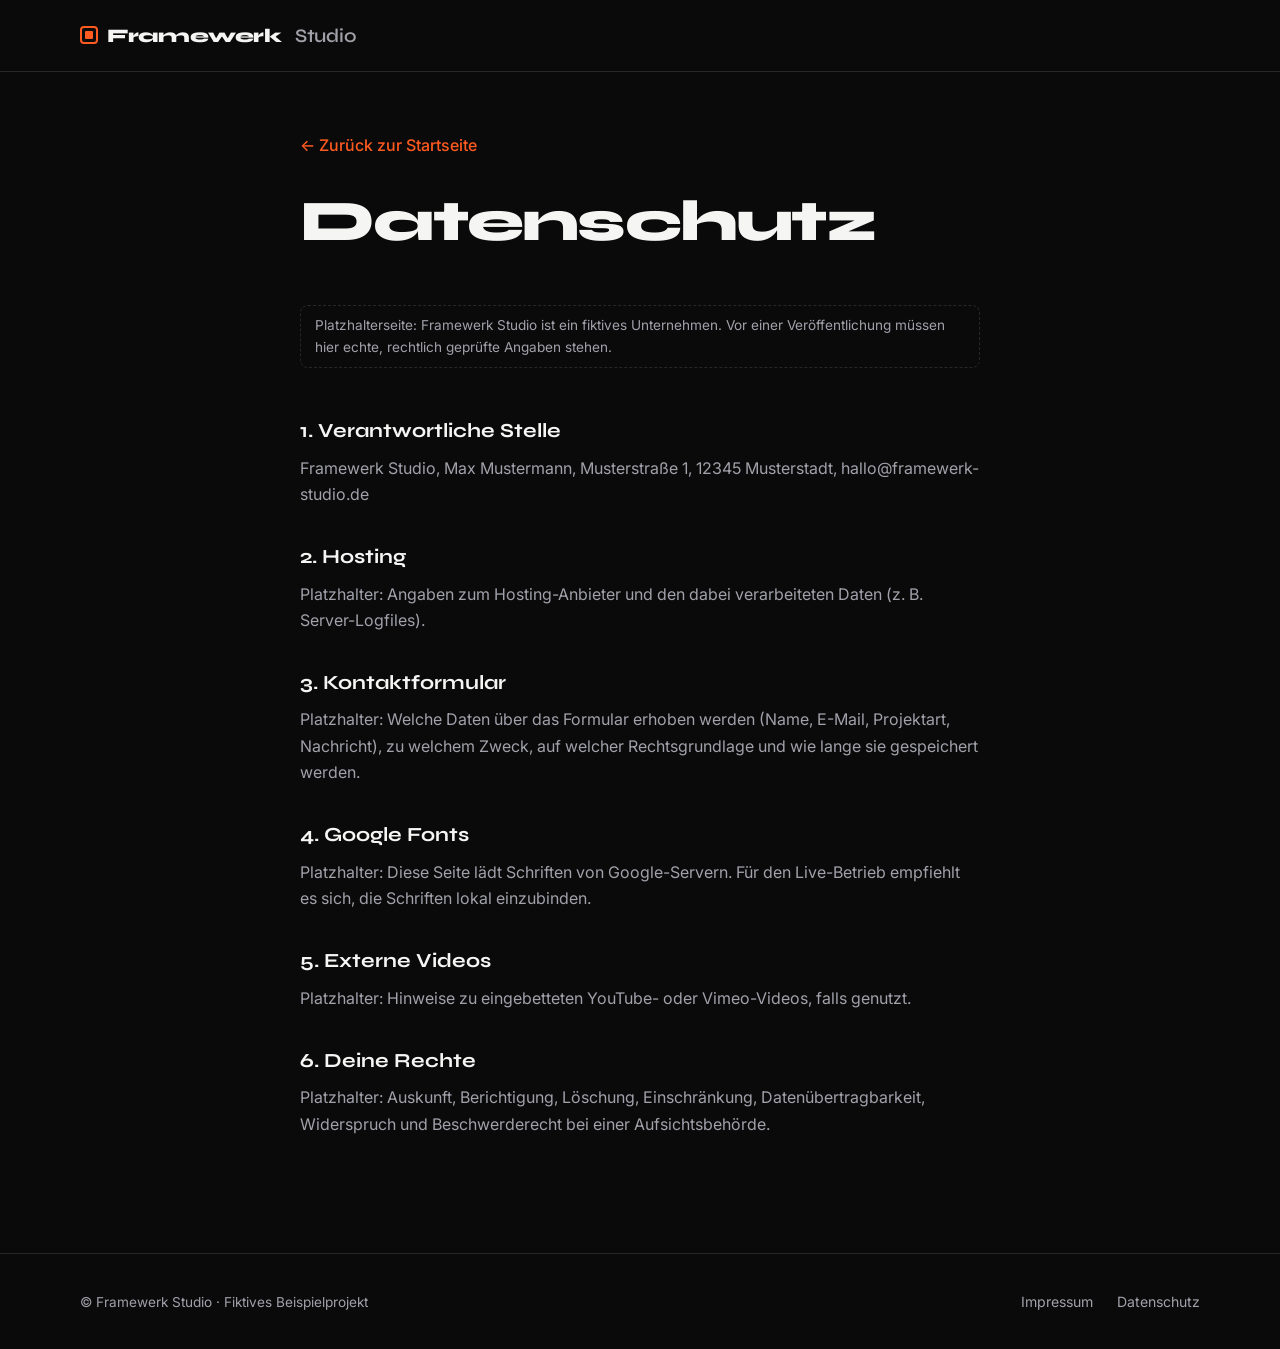
==== datenschutz.html @ 297f2112 "Add Framewerk Studio one-page website Dark, cinematic one-page site with hero video placeholder, ser" ====
<!DOCTYPE html>
<html lang="de">
<head>
  <meta charset="UTF-8">
  <meta name="viewport" content="width=device-width, initial-scale=1.0">
  <title>Datenschutz – Framewerk Studio</title>
  <meta name="robots" content="noindex">
  <meta name="theme-color" content="#0a0a0b">
  <link rel="preconnect" href="https://fonts.googleapis.com">
  <link rel="preconnect" href="https://fonts.gstatic.com" crossorigin>
  <link href="https://fonts.googleapis.com/css2?family=Inter:wght@400;500;600&family=Syne:wght@600;700;800&display=swap" rel="stylesheet">
  <link rel="stylesheet" href="css/style.css">
</head>
<body>
  <header class="site-header solid">
    <nav class="nav container" aria-label="Hauptnavigation">
      <a href="index.html" class="logo">
        <span class="logo-mark" aria-hidden="true"></span>
        Framewerk<span class="logo-light">Studio</span>
      </a>
    </nav>
  </header>

  <main class="legal">
    <div class="container">
      <a href="index.html" class="back">← Zurück zur Startseite</a>
      <h1>Datenschutz</h1>
      <p class="notice">Platzhalterseite: Framewerk Studio ist ein fiktives Unternehmen. Vor einer Veröffentlichung müssen hier echte, rechtlich geprüfte Angaben stehen.</p>

      <h2>1. Verantwortliche Stelle</h2>
      <p>Framewerk Studio, Max Mustermann, Musterstraße 1, 12345 Musterstadt, hallo@framewerk-studio.de</p>

      <h2>2. Hosting</h2>
      <p>Platzhalter: Angaben zum Hosting-Anbieter und den dabei verarbeiteten Daten (z. B. Server-Logfiles).</p>

      <h2>3. Kontaktformular</h2>
      <p>Platzhalter: Welche Daten über das Formular erhoben werden (Name, E-Mail, Projektart, Nachricht), zu welchem Zweck, auf welcher Rechtsgrundlage und wie lange sie gespeichert werden.</p>

      <h2>4. Google Fonts</h2>
      <p>Platzhalter: Diese Seite lädt Schriften von Google-Servern. Für den Live-Betrieb empfiehlt es sich, die Schriften lokal einzubinden.</p>

      <h2>5. Externe Videos</h2>
      <p>Platzhalter: Hinweise zu eingebetteten YouTube- oder Vimeo-Videos, falls genutzt.</p>

      <h2>6. Deine Rechte</h2>
      <p>Platzhalter: Auskunft, Berichtigung, Löschung, Einschränkung, Datenübertragbarkeit, Widerspruch und Beschwerderecht bei einer Aufsichtsbehörde.</p>
    </div>
  </main>

  <footer class="site-footer">
    <div class="container footer-inner">
      <p class="footer-copy">© Framewerk Studio · Fiktives Beispielprojekt</p>
      <nav class="footer-links" aria-label="Rechtliches">
        <a href="impressum.html">Impressum</a>
        <a href="datenschutz.html">Datenschutz</a>
      </nav>
    </div>
  </footer>
</body>
</html>
---- css/style.css ----
/* ==========================================================
   Framewerk Studio – Stylesheet
   Farben & Schriften zentral hier in :root anpassen.
   ========================================================== */

:root {
  /* Farben */
  --bg:          #0a0a0b;   /* Haupt-Hintergrund (fast schwarz) */
  --bg-alt:      #111113;   /* Hintergrund jeder zweiten Sektion */
  --surface:     #17171a;   /* Karten, Formularfelder */
  --border:      #26262b;
  --text:        #f5f5f4;   /* Haupt-Textfarbe */
  --text-muted:  #a1a1aa;
  --accent:      #ff5a1f;   /* Akzentfarbe (Orange). Rot z. B.: #e5242b */
  --accent-soft: rgba(255, 90, 31, 0.14);

  /* Schriften */
  --font-display: "Syne", system-ui, sans-serif;
  --font-body:    "Inter", system-ui, -apple-system, "Segoe UI", sans-serif;

  /* Layout */
  --container: 1200px;
  --gutter: clamp(16px, 4vw, 40px);
  --radius: 14px;
  --header-h: 72px;
  --ease: cubic-bezier(0.22, 1, 0.36, 1);
}

/* ---------- Reset & Basis ---------- */
*, *::before, *::after { box-sizing: border-box; }

html {
  scroll-behavior: smooth;
  scroll-padding-top: var(--header-h);
  -webkit-text-size-adjust: 100%;
}

body {
  margin: 0;
  background: var(--bg);
  color: var(--text);
  font-family: var(--font-body);
  font-size: 1rem;
  line-height: 1.65;
  -webkit-font-smoothing: antialiased;
  overflow-x: hidden;
}

body.no-scroll { overflow: hidden; }

img, video, svg { display: block; max-width: 100%; }
a { color: inherit; }
button { font: inherit; color: inherit; }
h1, h2, h3 { margin: 0; line-height: 1.1; font-family: var(--font-display); }
p { margin: 0 0 1em; }

::selection { background: var(--accent); color: #000; }

:focus-visible {
  outline: 2px solid var(--accent);
  outline-offset: 3px;
}

.container {
  width: 100%;
  max-width: var(--container);
  margin-inline: auto;
  padding-inline: var(--gutter);
}

.accent { color: var(--accent); }

.eyebrow {
  font-size: 0.78rem;
  font-weight: 600;
  letter-spacing: 0.18em;
  text-transform: uppercase;
  color: var(--accent);
  margin-bottom: 1rem;
}

/* ---------- Buttons ---------- */
.btn {
  display: inline-flex;
  align-items: center;
  justify-content: center;
  gap: 0.5rem;
  min-height: 52px;
  padding: 0 1.8rem;
  border-radius: 999px;
  border: 1px solid transparent;
  font-weight: 600;
  font-size: 0.98rem;
  text-decoration: none;
  cursor: pointer;
  transition: transform 0.3s var(--ease), background 0.3s, border-color 0.3s, box-shadow 0.3s;
}

.btn-primary {
  background: var(--accent);
  color: #0a0a0b;
}
.btn-primary:hover {
  transform: translateY(-2px);
  box-shadow: 0 10px 30px -8px var(--accent);
}

.btn-ghost {
  border-color: rgba(255, 255, 255, 0.3);
  background: rgba(255, 255, 255, 0.04);
  backdrop-filter: blur(6px);
}
.btn-ghost:hover { border-color: var(--text); transform: translateY(-2px); }

.btn-block { width: 100%; }

/* ---------- Header / Navigation ---------- */
.site-header {
  position: fixed;
  inset: 0 0 auto 0;
  z-index: 50;
  height: var(--header-h);
  transition: background 0.4s, border-color 0.4s, backdrop-filter 0.4s;
  border-bottom: 1px solid transparent;
}

.site-header.scrolled {
  background: rgba(10, 10, 11, 0.82);
  backdrop-filter: blur(14px);
  -webkit-backdrop-filter: blur(14px);
  border-bottom-color: var(--border);
}

.nav {
  height: 100%;
  display: flex;
  align-items: center;
  justify-content: space-between;
}

.logo {
  display: inline-flex;
  align-items: center;
  gap: 0.55rem;
  font-family: var(--font-display);
  font-weight: 800;
  font-size: 1.2rem;
  text-decoration: none;
  letter-spacing: -0.01em;
}
.logo-light { font-weight: 600; color: var(--text-muted); margin-left: 0.25rem; }
.logo-mark {
  width: 18px;
  height: 18px;
  border: 2.5px solid var(--accent);
  border-radius: 4px;
  position: relative;
}
.logo-mark::after {
  content: "";
  position: absolute;
  inset: 3px;
  background: var(--accent);
  border-radius: 1px;
}

.nav-menu {
  display: flex;
  align-items: center;
  gap: 2rem;
  list-style: none;
  margin: 0;
  padding: 0;
}

.nav-menu a {
  text-decoration: none;
  font-size: 0.92rem;
  font-weight: 500;
  color: var(--text-muted);
  transition: color 0.25s;
  position: relative;
}
.nav-menu a:hover,
.nav-menu a.active { color: var(--text); }
.nav-menu a:not(.nav-cta)::after {
  content: "";
  position: absolute;
  left: 0; right: 0; bottom: -6px;
  height: 2px;
  background: var(--accent);
  transform: scaleX(0);
  transform-origin: left;
  transition: transform 0.35s var(--ease);
}
.nav-menu a.active::after { transform: scaleX(1); }

.nav-cta {
  padding: 0.55rem 1.2rem;
  border: 1px solid var(--accent);
  border-radius: 999px;
  color: var(--text) !important;
}
.nav-cta:hover { background: var(--accent); color: #0a0a0b !important; }

.nav-toggle {
  display: none;
  width: 44px;
  height: 44px;
  background: none;
  border: 0;
  cursor: pointer;
  position: relative;
  z-index: 60;
}
.nav-toggle span {
  position: absolute;
  left: 10px; right: 10px;
  height: 2px;
  background: var(--text);
  transition: transform 0.35s var(--ease), top 0.35s var(--ease);
}
.nav-toggle span:first-child { top: 17px; }
.nav-toggle span:last-child  { top: 25px; }
.nav-toggle[aria-expanded="true"] span:first-child { top: 21px; transform: rotate(45deg); }
.nav-toggle[aria-expanded="true"] span:last-child  { top: 21px; transform: rotate(-45deg); }

/* ---------- 1. Hero ---------- */
.hero {
  position: relative;
  min-height: 100vh;
  min-height: 100svh;
  display: flex;
  align-items: center;
  padding-block: calc(var(--header-h) + 40px) 100px;
  overflow: hidden;
}

.hero-media { position: absolute; inset: 0; z-index: 0; }

.hero-video {
  position: absolute;
  inset: 0;
  width: 100%;
  height: 100%;
  object-fit: cover;
  z-index: 1;
}
.hero-video.is-missing { display: none; }

/* Animierter Platzhalter, solange kein Video vorhanden ist */
.hero-placeholder {
  position: absolute;
  inset: -20%;
  background:
    radial-gradient(40% 50% at 70% 35%, rgba(255, 90, 31, 0.35), transparent 70%),
    radial-gradient(35% 45% at 20% 75%, rgba(120, 40, 200, 0.22), transparent 70%),
    radial-gradient(50% 60% at 50% 50%, #1a1a1f, var(--bg) 80%);
  animation: drift 18s ease-in-out infinite alternate;
}

@keyframes drift {
  0%   { transform: translate3d(0, 0, 0) scale(1); }
  50%  { transform: translate3d(-4%, 3%, 0) scale(1.08); }
  100% { transform: translate3d(3%, -2%, 0) scale(1.03); }
}

.hero-overlay {
  position: absolute;
  inset: 0;
  z-index: 2;
  background:
    linear-gradient(180deg, rgba(10,10,11,0.55) 0%, rgba(10,10,11,0.25) 40%, var(--bg) 100%);
}

.grain {
  position: absolute;
  inset: 0;
  z-index: 3;
  opacity: 0.08;
  pointer-events: none;
  background-image: url("data:image/svg+xml,%3Csvg xmlns='http://www.w3.org/2000/svg' width='160' height='160'%3E%3Cfilter id='n'%3E%3CfeTurbulence type='fractalNoise' baseFrequency='0.9' numOctaves='3' stitchTiles='stitch'/%3E%3C/filter%3E%3Crect width='100%25' height='100%25' filter='url(%23n)'/%3E%3C/svg%3E");
}

.hero-content { position: relative; z-index: 4; }

.hero-title {
  font-size: clamp(2.6rem, 9vw, 7rem);
  font-weight: 800;
  letter-spacing: -0.035em;
  line-height: 0.98;
  max-width: 13ch;
  margin-bottom: 1.6rem;
}

.hero-sub {
  font-size: clamp(1rem, 2.2vw, 1.2rem);
  color: var(--text-muted);
  max-width: 540px;
  margin-bottom: 2.2rem;
}

.hero-actions { display: flex; flex-wrap: wrap; gap: 0.9rem; }

.scroll-hint {
  position: absolute;
  left: 50%;
  bottom: 28px;
  z-index: 4;
  width: 26px;
  height: 42px;
  border: 2px solid rgba(255, 255, 255, 0.35);
  border-radius: 20px;
  transform: translateX(-50%);
}
.scroll-hint span {
  position: absolute;
  top: 8px;
  left: 50%;
  width: 4px;
  height: 8px;
  margin-left: -2px;
  border-radius: 2px;
  background: var(--accent);
  animation: scroll-dot 1.8s var(--ease) infinite;
}
@keyframes scroll-dot {
  0%   { transform: translateY(0); opacity: 1; }
  80%  { transform: translateY(14px); opacity: 0; }
  100% { opacity: 0; }
}

/* ---------- Sektionen allgemein ---------- */
.section { padding-block: clamp(80px, 12vw, 140px); }
.section-alt { background: var(--bg-alt); }

.section-head { max-width: 720px; margin-bottom: clamp(40px, 6vw, 64px); }

.section-title {
  font-size: clamp(2rem, 5.5vw, 3.8rem);
  font-weight: 800;
  letter-spacing: -0.03em;
}

.section-lead { color: var(--text-muted); margin-top: 1rem; }

/* ---------- 2. Leistungen ---------- */
.cards {
  display: grid;
  grid-template-columns: repeat(4, 1fr);
  gap: 20px;
}

.card {
  background: var(--surface);
  border: 1px solid var(--border);
  border-radius: var(--radius);
  padding: 32px 26px;
  transition: transform 0.45s var(--ease), border-color 0.45s;
}
.card:hover { transform: translateY(-6px); border-color: rgba(255, 90, 31, 0.5); }

.card-icon {
  width: 54px;
  height: 54px;
  display: grid;
  place-items: center;
  border-radius: 12px;
  background: var(--accent-soft);
  margin-bottom: 1.6rem;
}
.card-icon svg {
  width: 26px;
  height: 26px;
  fill: none;
  stroke: var(--accent);
  stroke-width: 1.8;
  stroke-linecap: round;
  stroke-linejoin: round;
}

.card h3 { font-size: 1.25rem; margin-bottom: 0.8rem; }
.card p { color: var(--text-muted); font-size: 0.95rem; margin: 0; }

/* ---------- 3. Portfolio ---------- */
.work-grid {
  display: grid;
  grid-template-columns: repeat(3, 1fr);
  gap: 20px;
}

.work {
  position: relative;
  display: block;
  width: 100%;
  aspect-ratio: 4 / 5;
  padding: 0;
  border: 0;
  border-radius: var(--radius);
  overflow: hidden;
  cursor: pointer;
  text-align: left;
  background: var(--surface);
  isolation: isolate;
}

.work-thumb,
.work-thumb img {
  position: absolute;
  inset: 0;
  width: 100%;
  height: 100%;
  object-fit: cover;
}

/* Platzhalter-Vorschau: farbiger Verlauf je nach --hue */
.work-thumb {
  background:
    radial-gradient(70% 60% at 30% 25%, hsl(var(--hue) 85% 55% / 0.55), transparent 70%),
    radial-gradient(60% 50% at 80% 90%, hsl(calc(var(--hue) + 40) 70% 40% / 0.5), transparent 70%),
    linear-gradient(160deg, #1d1d22, #0d0d0f);
  transition: transform 0.8s var(--ease), filter 0.6s;
}

.work::after {
  content: "";
  position: absolute;
  inset: 0;
  background: linear-gradient(180deg, transparent 40%, rgba(0, 0, 0, 0.85));
  z-index: 1;
}

.work-play {
  position: absolute;
  top: 50%;
  left: 50%;
  z-index: 2;
  width: 64px;
  height: 64px;
  display: grid;
  place-items: center;
  border-radius: 50%;
  background: rgba(255, 255, 255, 0.12);
  backdrop-filter: blur(8px);
  -webkit-backdrop-filter: blur(8px);
  border: 1px solid rgba(255, 255, 255, 0.25);
  transform: translate(-50%, -50%) scale(0.9);
  transition: transform 0.45s var(--ease), background 0.35s;
}
.work-play svg { width: 22px; height: 22px; fill: var(--text); margin-left: 3px; }

.work-info {
  position: absolute;
  left: 22px; right: 22px; bottom: 20px;
  z-index: 2;
  transition: transform 0.45s var(--ease);
}
.work-info h3 { font-size: 1.3rem; }

.work-tag {
  display: inline-block;
  font-size: 0.72rem;
  font-weight: 600;
  letter-spacing: 0.12em;
  text-transform: uppercase;
  color: var(--accent);
  margin-bottom: 0.4rem;
}

.work:hover .work-thumb,
.work:focus-visible .work-thumb { transform: scale(1.07); filter: saturate(1.25); }
.work:hover .work-play,
.work:focus-visible .work-play { transform: translate(-50%, -50%) scale(1.08); background: var(--accent); }
.work:hover .work-play svg,
.work:focus-visible .work-play svg { fill: #0a0a0b; }
.work:hover .work-info,
.work:focus-visible .work-info { transform: translateY(-4px); }

/* ---------- 4. Ablauf ---------- */
.steps {
  list-style: none;
  margin: 0;
  padding: 0;
  display: grid;
  grid-template-columns: repeat(4, 1fr);
  gap: 20px;
  counter-reset: step;
  position: relative;
}

.step {
  position: relative;
  padding-top: 28px;
  border-top: 1px solid var(--border);
}
.step::before {
  content: "";
  position: absolute;
  top: -1px; left: 0;
  width: 48px;
  height: 2px;
  background: var(--accent);
  transition: width 0.8s var(--ease);
}
.step.is-visible::before { width: 100%; }

.step-num {
  display: block;
  font-family: var(--font-display);
  font-size: clamp(2.6rem, 5vw, 3.6rem);
  font-weight: 800;
  line-height: 1;
  color: transparent;
  -webkit-text-stroke: 1px rgba(255, 255, 255, 0.35);
  margin-bottom: 1.2rem;
}
.step h3 { font-size: 1.35rem; margin-bottom: 0.6rem; }
.step p { color: var(--text-muted); font-size: 0.95rem; margin: 0; }

/* ---------- 5. Kundenstimmen ---------- */
.notice {
  display: inline-block;
  margin-top: 1.2rem;
  padding: 0.5rem 0.9rem;
  border: 1px dashed var(--border);
  border-radius: 8px;
  font-size: 0.85rem;
  color: var(--text-muted);
}

.quotes {
  display: grid;
  grid-template-columns: repeat(3, 1fr);
  gap: 20px;
}

.quote {
  position: relative;
  margin: 0;
  padding: 36px 28px 28px;
  background: var(--surface);
  border: 1px solid var(--border);
  border-radius: var(--radius);
  display: flex;
  flex-direction: column;
  justify-content: space-between;
  gap: 1.8rem;
}

.sample-badge {
  position: absolute;
  top: 14px;
  right: 14px;
  font-size: 0.68rem;
  font-weight: 600;
  letter-spacing: 0.08em;
  text-transform: uppercase;
  padding: 0.25rem 0.55rem;
  border-radius: 6px;
  background: var(--accent-soft);
  color: var(--accent);
}

.quote blockquote {
  margin: 0;
  font-size: 1.1rem;
  line-height: 1.55;
}

.quote figcaption {
  display: flex;
  align-items: center;
  gap: 0.9rem;
  font-size: 0.88rem;
  color: var(--text-muted);
  line-height: 1.4;
}
.quote figcaption strong { color: var(--text); }

.avatar {
  flex-shrink: 0;
  width: 44px;
  height: 44px;
  display: grid;
  place-items: center;
  border-radius: 50%;
  background: linear-gradient(135deg, var(--accent), #7a2cbf);
  color: #fff;
  font-weight: 600;
  font-size: 0.85rem;
}

/* ---------- 6. Über uns ---------- */
.about {
  display: grid;
  grid-template-columns: 1fr 1fr;
  gap: clamp(40px, 6vw, 90px);
  align-items: center;
}

.about-media {
  aspect-ratio: 4 / 5;
  border-radius: var(--radius);
  overflow: hidden;
  border: 1px solid var(--border);
}
.about-media img { width: 100%; height: 100%; object-fit: cover; }

.image-placeholder {
  width: 100%;
  height: 100%;
  display: grid;
  place-content: center;
  justify-items: center;
  gap: 0.8rem;
  color: var(--text-muted);
  font-size: 0.9rem;
  background:
    radial-gradient(60% 50% at 70% 20%, var(--accent-soft), transparent 70%),
    repeating-linear-gradient(45deg, #141417 0 14px, #18181c 14px 28px);
}
.image-placeholder svg {
  width: 48px;
  height: 48px;
  fill: none;
  stroke: currentColor;
  stroke-width: 1.4;
  stroke-linecap: round;
  stroke-linejoin: round;
}

.about-text .section-title { margin-bottom: 1.6rem; }
.about-text p { color: var(--text-muted); }

.stats {
  list-style: none;
  padding: 0;
  margin: 2.4rem 0 0;
  display: grid;
  grid-template-columns: repeat(3, 1fr);
  gap: 16px;
  border-top: 1px solid var(--border);
  padding-top: 1.8rem;
}
.stats strong {
  display: block;
  font-family: var(--font-display);
  font-size: clamp(1.6rem, 3.5vw, 2.4rem);
  line-height: 1.1;
}
.stats span { font-size: 0.85rem; color: var(--text-muted); }

/* ---------- 7. Kontakt ---------- */
.contact {
  display: grid;
  grid-template-columns: 1fr 1.15fr;
  gap: clamp(40px, 6vw, 90px);
  align-items: start;
}

.contact-intro p { color: var(--text-muted); margin-top: 1.4rem; max-width: 420px; }

.contact-mail {
  display: inline-block;
  margin-top: 0.6rem;
  font-family: var(--font-display);
  font-size: clamp(1.1rem, 2.6vw, 1.5rem);
  font-weight: 700;
  text-decoration: none;
  border-bottom: 2px solid var(--accent);
  padding-bottom: 2px;
  word-break: break-all;
}

.socials { display: flex; gap: 12px; margin-top: 2.2rem; }
.socials a {
  width: 50px;
  height: 50px;
  display: grid;
  place-items: center;
  border: 1px solid var(--border);
  border-radius: 50%;
  transition: border-color 0.3s, background 0.3s, transform 0.3s var(--ease);
}
.socials a:hover { border-color: var(--accent); background: var(--accent-soft); transform: translateY(-3px); }
.socials svg {
  width: 22px;
  height: 22px;
  fill: none;
  stroke: var(--text);
  stroke-width: 1.8;
  stroke-linecap: round;
  stroke-linejoin: round;
}
.socials svg .fill { fill: var(--text); stroke: none; }

.contact-form {
  background: var(--surface);
  border: 1px solid var(--border);
  border-radius: var(--radius);
  padding: clamp(24px, 4vw, 40px);
  display: grid;
  gap: 18px;
}

.field { display: grid; gap: 6px; }
.field label { font-size: 0.85rem; font-weight: 500; color: var(--text-muted); }

.field input,
.field select,
.field textarea {
  width: 100%;
  padding: 14px 16px;
  font: inherit;
  font-size: 16px; /* verhindert Auto-Zoom auf iOS */
  color: var(--text);
  background: var(--bg);
  border: 1px solid var(--border);
  border-radius: 10px;
  transition: border-color 0.25s, box-shadow 0.25s;
  -webkit-appearance: none;
  appearance: none;
}
.field textarea { resize: vertical; min-height: 130px; }

.field select {
  cursor: pointer;
  background-image: url("data:image/svg+xml,%3Csvg xmlns='http://www.w3.org/2000/svg' viewBox='0 0 24 24' fill='none' stroke='%23a1a1aa' stroke-width='2'%3E%3Cpath d='m6 9 6 6 6-6'/%3E%3C/svg%3E");
  background-repeat: no-repeat;
  background-position: right 14px center;
  background-size: 18px;
  padding-right: 44px;
}
.field select:invalid { color: var(--text-muted); }
.field option { color: var(--text); background: var(--surface); }

.field input:focus,
.field select:focus,
.field textarea:focus {
  outline: none;
  border-color: var(--accent);
  box-shadow: 0 0 0 3px var(--accent-soft);
}

.field.has-error input,
.field.has-error select,
.field.has-error textarea { border-color: #ef4444; }

.error { font-size: 0.8rem; color: #f87171; min-height: 0; }
.error:empty { display: none; }

.consent {
  display: flex;
  gap: 0.7rem;
  align-items: flex-start;
  font-size: 0.85rem;
  color: var(--text-muted);
  cursor: pointer;
}
.consent input {
  flex-shrink: 0;
  width: 18px;
  height: 18px;
  margin-top: 2px;
  accent-color: var(--accent);
}
.consent a { color: var(--text); }

.form-status { margin: 0; font-size: 0.9rem; text-align: center; }
.form-status:empty { display: none; }
.form-status.success { color: #4ade80; }

/* ---------- 8. Footer ---------- */
.site-footer {
  border-top: 1px solid var(--border);
  padding-block: 36px;
}

.footer-inner {
  display: flex;
  flex-wrap: wrap;
  align-items: center;
  justify-content: space-between;
  gap: 18px;
}

.footer-copy { margin: 0; font-size: 0.85rem; color: var(--text-muted); }

.footer-links { display: flex; gap: 24px; }
.footer-links a {
  font-size: 0.88rem;
  color: var(--text-muted);
  text-decoration: none;
  transition: color 0.25s;
}
.footer-links a:hover { color: var(--accent); }

/* ---------- Video-Popup ---------- */
.modal {
  position: fixed;
  inset: 0;
  z-index: 100;
  display: grid;
  place-items: center;
  padding: var(--gutter);
  opacity: 0;
  transition: opacity 0.35s var(--ease);
}
.modal[hidden] { display: none; }
.modal.open { opacity: 1; }

.modal-backdrop {
  position: absolute;
  inset: 0;
  background: rgba(0, 0, 0, 0.85);
  backdrop-filter: blur(6px);
  -webkit-backdrop-filter: blur(6px);
}

.modal-dialog {
  position: relative;
  width: min(1000px, 100%);
  transform: translateY(20px) scale(0.97);
  transition: transform 0.45s var(--ease);
}
.modal.open .modal-dialog { transform: none; }

.modal-head {
  display: flex;
  align-items: center;
  justify-content: space-between;
  gap: 16px;
  margin-bottom: 14px;
}
.modal-head h3 { font-size: clamp(1rem, 2.5vw, 1.3rem); }

.modal-close {
  flex-shrink: 0;
  width: 44px;
  height: 44px;
  display: grid;
  place-items: center;
  border-radius: 50%;
  border: 1px solid rgba(255, 255, 255, 0.25);
  background: rgba(255, 255, 255, 0.06);
  cursor: pointer;
  transition: background 0.25s, border-color 0.25s;
}
.modal-close:hover { background: var(--accent); border-color: var(--accent); }
.modal-close svg { width: 20px; height: 20px; fill: none; stroke: currentColor; stroke-width: 2; stroke-linecap: round; }

.modal-body {
  aspect-ratio: 16 / 9;
  max-height: 80vh;
  border-radius: var(--radius);
  overflow: hidden;
  background: #000;
}
.modal-body video,
.modal-body iframe { width: 100%; height: 100%; border: 0; object-fit: contain; }

.modal-placeholder {
  width: 100%;
  height: 100%;
  display: grid;
  place-content: center;
  justify-items: center;
  gap: 0.6rem;
  text-align: center;
  padding: 24px;
  color: var(--text-muted);
  background:
    radial-gradient(50% 60% at 50% 40%, var(--accent-soft), transparent 70%),
    #0d0d0f;
}
.modal-placeholder svg { width: 54px; height: 54px; fill: var(--accent); }
.modal-placeholder strong { color: var(--text); font-size: 1.1rem; }

/* ---------- Scroll-Animationen ---------- */
.reveal {
  opacity: 0;
  transform: translateY(28px);
  transition: opacity 0.9s var(--ease), transform 0.9s var(--ease);
  transition-delay: var(--delay, 0s);
}
.reveal.is-visible { opacity: 1; transform: none; }

/* Ohne JavaScript alles sofort zeigen */
.no-js .reveal { opacity: 1; transform: none; }

@media (prefers-reduced-motion: reduce) {
  html { scroll-behavior: auto; }
  *, *::before, *::after {
    animation-duration: 0.01ms !important;
    animation-iteration-count: 1 !important;
    transition-duration: 0.01ms !important;
  }
  .reveal { opacity: 1; transform: none; }
}

/* ==========================================================
   Responsive
   ========================================================== */
@media (max-width: 1024px) {
  .cards { grid-template-columns: repeat(2, 1fr); }
  .steps { grid-template-columns: repeat(2, 1fr); row-gap: 48px; }
  .work-grid { grid-template-columns: repeat(2, 1fr); }
  .quotes { grid-template-columns: 1fr; max-width: 640px; }
}

@media (max-width: 860px) {
  :root { --header-h: 64px; }

  .nav-toggle { display: block; }

  .nav-menu {
    position: fixed;
    inset: 0;
    flex-direction: column;
    justify-content: center;
    gap: 1.6rem;
    background: rgba(10, 10, 11, 0.97);
    backdrop-filter: blur(16px);
    -webkit-backdrop-filter: blur(16px);
    opacity: 0;
    visibility: hidden;
    transition: opacity 0.4s var(--ease), visibility 0.4s;
  }
  .nav-menu.open { opacity: 1; visibility: visible; }

  .nav-menu a {
    font-family: var(--font-display);
    font-size: 1.9rem;
    font-weight: 700;
    color: var(--text);
  }
  .nav-menu a::after { display: none; }
  .nav-cta { font-size: 1.3rem !important; padding: 0.7rem 1.8rem; margin-top: 0.6rem; }

  .about,
  .contact { grid-template-columns: 1fr; }
  .about-media { aspect-ratio: 4 / 3; }
}

@media (max-width: 600px) {
  .hero { align-items: flex-end; }
  .hero-actions .btn { flex: 1 1 100%; }

  .cards,
  .steps,
  .work-grid { grid-template-columns: 1fr; }

  .work { aspect-ratio: 4 / 3; }
  .work-play { opacity: 1; }

  .card { padding: 26px 22px; }

  .footer-inner { flex-direction: column; align-items: flex-start; }
}

/* ==========================================================
   Rechtliche Unterseiten (Impressum / Datenschutz)
   ========================================================== */
.legal {
  padding-block: calc(var(--header-h) + 60px) 100px;
  min-height: 80vh;
}
.legal .container { max-width: 760px; }
.legal h1 {
  font-size: clamp(2.2rem, 6vw, 3.6rem);
  font-weight: 800;
  letter-spacing: -0.03em;
  margin-bottom: 2rem;
}
.legal h2 { font-size: 1.25rem; margin: 2.4rem 0 0.8rem; }
.legal p { color: var(--text-muted); }
.legal .back { display: inline-block; margin-bottom: 2rem; color: var(--accent); text-decoration: none; font-weight: 500; }
.legal .back:hover { text-decoration: underline; }
.site-header.solid {
  background: rgba(10, 10, 11, 0.9);
  border-bottom-color: var(--border);
}
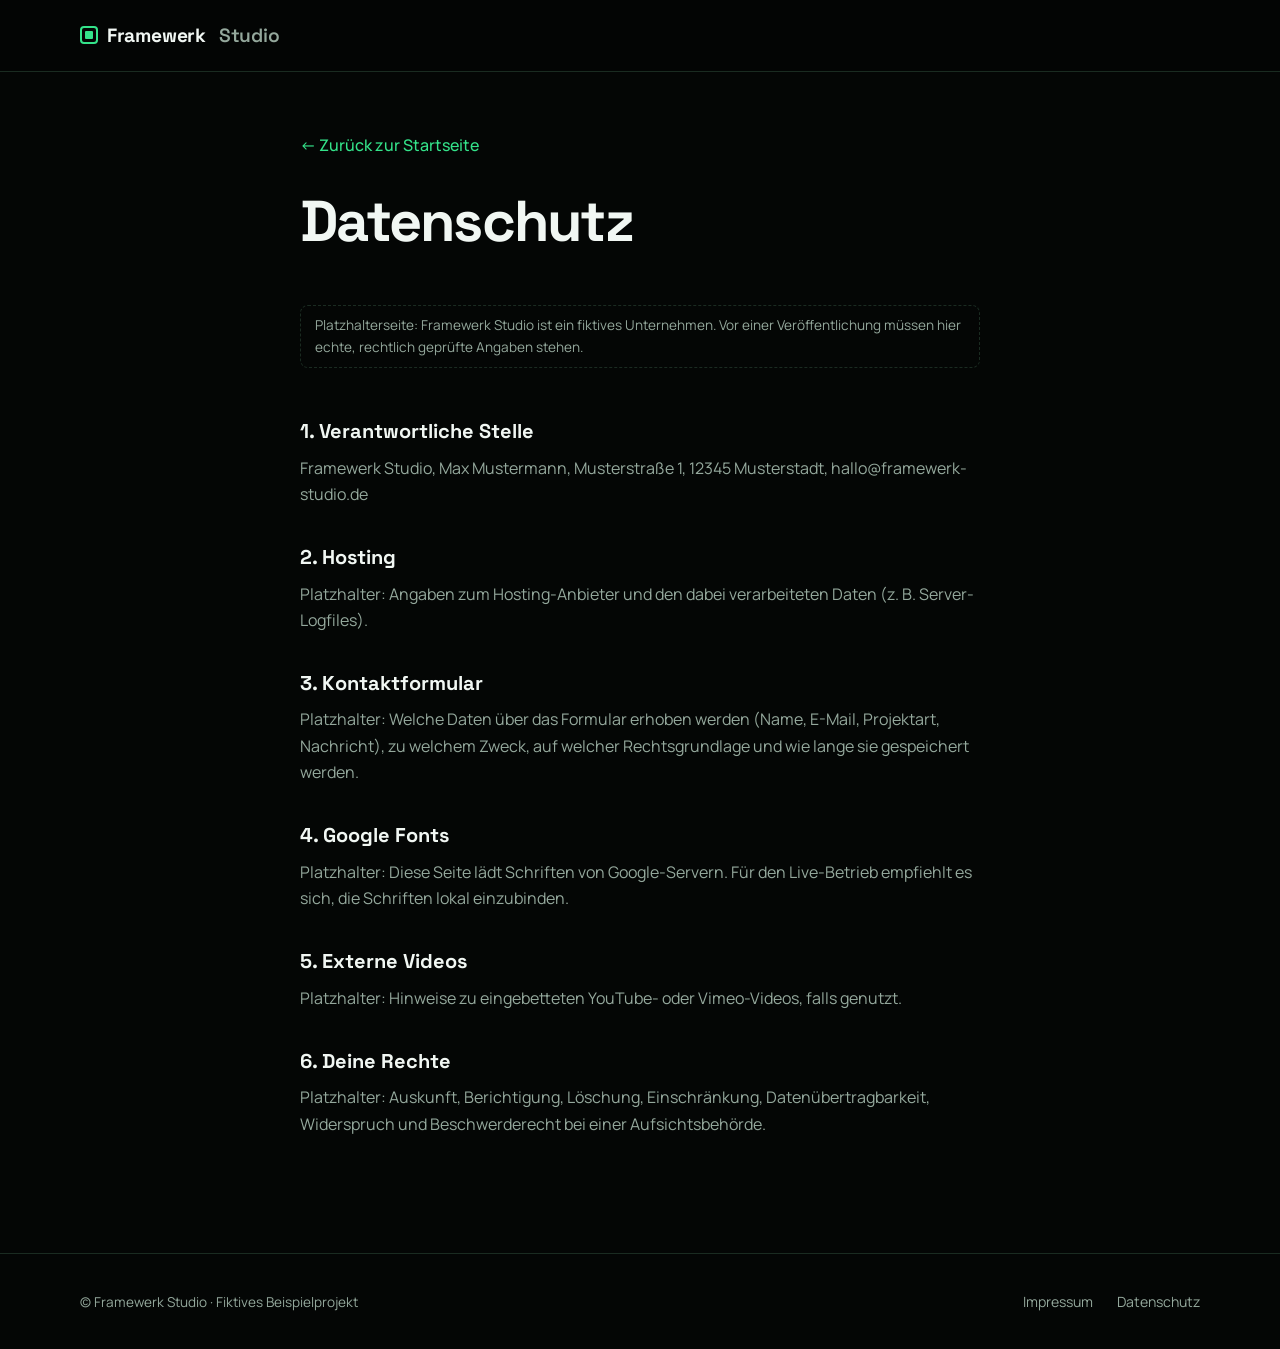
==== commit 2744aa21: "Switch to green accent, black gradients and new fonts Accent color is now green with black-to-green " ====
--- a/datenschutz.html
+++ b/datenschutz.html
@@ -5,10 +5,10 @@
   <meta name="viewport" content="width=device-width, initial-scale=1.0">
   <title>Datenschutz – Framewerk Studio</title>
   <meta name="robots" content="noindex">
-  <meta name="theme-color" content="#0a0a0b">
+  <meta name="theme-color" content="#040605">
   <link rel="preconnect" href="https://fonts.googleapis.com">
   <link rel="preconnect" href="https://fonts.gstatic.com" crossorigin>
-  <link href="https://fonts.googleapis.com/css2?family=Inter:wght@400;500;600&family=Syne:wght@600;700;800&display=swap" rel="stylesheet">
+  <link href="https://fonts.googleapis.com/css2?family=Manrope:wght@400;500;600;700&family=Space+Grotesk:wght@500;600;700&display=swap" rel="stylesheet">
   <link rel="stylesheet" href="css/style.css">
 </head>
 <body>
--- a/css/style.css
+++ b/css/style.css
@@ -5,18 +5,20 @@
 
 :root {
   /* Farben */
-  --bg:          #0a0a0b;   /* Haupt-Hintergrund (fast schwarz) */
-  --bg-alt:      #111113;   /* Hintergrund jeder zweiten Sektion */
-  --surface:     #17171a;   /* Karten, Formularfelder */
-  --border:      #26262b;
-  --text:        #f5f5f4;   /* Haupt-Textfarbe */
-  --text-muted:  #a1a1aa;
-  --accent:      #ff5a1f;   /* Akzentfarbe (Orange). Rot z. B.: #e5242b */
-  --accent-soft: rgba(255, 90, 31, 0.14);
+  --bg:          #040605;   /* Haupt-Hintergrund (fast schwarz) */
+  --bg-alt:      #07100b;   /* Hintergrund jeder zweiten Sektion */
+  --surface:     #0b1510;   /* Karten, Formularfelder */
+  --border:      #1a2b21;
+  --text:        #f1f7f3;   /* Haupt-Textfarbe */
+  --text-muted:  #94a89c;
+  --accent:      #34e38a;   /* Akzentfarbe (Grün) */
+  --accent-rgb:  52, 227, 138; /* dieselbe Farbe als RGB – für Verläufe */
+  --accent-deep: #0c5c37;   /* dunkles Grün für Verläufe */
+  --accent-soft: rgba(var(--accent-rgb), 0.12);
 
   /* Schriften */
-  --font-display: "Syne", system-ui, sans-serif;
-  --font-body:    "Inter", system-ui, -apple-system, "Segoe UI", sans-serif;
+  --font-display: "Space Grotesk", system-ui, sans-serif;
+  --font-body:    "Manrope", system-ui, -apple-system, "Segoe UI", sans-serif;
 
   /* Layout */
   --container: 1200px;
@@ -54,7 +56,7 @@
 h1, h2, h3 { margin: 0; line-height: 1.1; font-family: var(--font-display); }
 p { margin: 0 0 1em; }
 
-::selection { background: var(--accent); color: #000; }
+::selection { background: var(--accent); color: #04140b; }
 
 :focus-visible {
   outline: 2px solid var(--accent);
@@ -69,6 +71,13 @@
 }
 
 .accent { color: var(--accent); }
+.hero-title .accent,
+.section-title .accent {
+  background: linear-gradient(90deg, var(--accent), #b6ffd6);
+  -webkit-background-clip: text;
+  background-clip: text;
+  color: transparent;
+}
 
 .eyebrow {
   font-size: 0.78rem;
@@ -98,7 +107,7 @@
 
 .btn-primary {
   background: var(--accent);
-  color: #0a0a0b;
+  color: #04140b;
 }
 .btn-primary:hover {
   transform: translateY(-2px);
@@ -125,7 +134,7 @@
 }
 
 .site-header.scrolled {
-  background: rgba(10, 10, 11, 0.82);
+  background: rgba(4, 6, 5, 0.8);
   backdrop-filter: blur(14px);
   -webkit-backdrop-filter: blur(14px);
   border-bottom-color: var(--border);
@@ -143,7 +152,7 @@
   align-items: center;
   gap: 0.55rem;
   font-family: var(--font-display);
-  font-weight: 800;
+  font-weight: 700;
   font-size: 1.2rem;
   text-decoration: none;
   letter-spacing: -0.01em;
@@ -201,7 +210,7 @@
   border-radius: 999px;
   color: var(--text) !important;
 }
-.nav-cta:hover { background: var(--accent); color: #0a0a0b !important; }
+.nav-cta:hover { background: var(--accent); color: #04140b !important; }
 
 .nav-toggle {
   display: none;
@@ -253,9 +262,9 @@
   position: absolute;
   inset: -20%;
   background:
-    radial-gradient(40% 50% at 70% 35%, rgba(255, 90, 31, 0.35), transparent 70%),
-    radial-gradient(35% 45% at 20% 75%, rgba(120, 40, 200, 0.22), transparent 70%),
-    radial-gradient(50% 60% at 50% 50%, #1a1a1f, var(--bg) 80%);
+    radial-gradient(45% 55% at 72% 30%, rgba(var(--accent-rgb), 0.28), transparent 70%),
+    radial-gradient(40% 50% at 15% 80%, rgba(12, 92, 55, 0.45), transparent 70%),
+    linear-gradient(160deg, #0a1a12 0%, var(--bg) 65%);
   animation: drift 18s ease-in-out infinite alternate;
 }
 
@@ -270,7 +279,7 @@
   inset: 0;
   z-index: 2;
   background:
-    linear-gradient(180deg, rgba(10,10,11,0.55) 0%, rgba(10,10,11,0.25) 40%, var(--bg) 100%);
+    linear-gradient(180deg, rgba(4,6,5,0.6) 0%, rgba(4,6,5,0.15) 45%, var(--bg) 100%);
 }
 
 .grain {
@@ -286,9 +295,9 @@
 
 .hero-title {
   font-size: clamp(2.6rem, 9vw, 7rem);
-  font-weight: 800;
-  letter-spacing: -0.035em;
-  line-height: 0.98;
+  font-weight: 700;
+  letter-spacing: -0.045em;
+  line-height: 0.95;
   max-width: 13ch;
   margin-bottom: 1.6rem;
 }
@@ -331,14 +340,23 @@
 }
 
 /* ---------- Sektionen allgemein ---------- */
-.section { padding-block: clamp(80px, 12vw, 140px); }
-.section-alt { background: var(--bg-alt); }
+.section {
+  position: relative;
+  padding-block: clamp(80px, 12vw, 140px);
+  background: linear-gradient(180deg, var(--bg) 0%, #06100a 100%);
+}
+.section-alt {
+  background:
+    radial-gradient(60% 45% at 85% 0%, rgba(var(--accent-rgb), 0.07), transparent 70%),
+    radial-gradient(50% 40% at 0% 100%, rgba(12, 92, 55, 0.18), transparent 70%),
+    linear-gradient(180deg, #06100a 0%, var(--bg) 100%);
+}
 
 .section-head { max-width: 720px; margin-bottom: clamp(40px, 6vw, 64px); }
 
 .section-title {
   font-size: clamp(2rem, 5.5vw, 3.8rem);
-  font-weight: 800;
+  font-weight: 700;
   letter-spacing: -0.03em;
 }
 
@@ -352,13 +370,13 @@
 }
 
 .card {
-  background: var(--surface);
+  background: linear-gradient(160deg, #0e1c14 0%, #070c09 100%);
   border: 1px solid var(--border);
   border-radius: var(--radius);
   padding: 32px 26px;
   transition: transform 0.45s var(--ease), border-color 0.45s;
 }
-.card:hover { transform: translateY(-6px); border-color: rgba(255, 90, 31, 0.5); }
+.card:hover { transform: translateY(-6px); border-color: rgba(var(--accent-rgb), 0.5); box-shadow: 0 20px 50px -25px rgba(var(--accent-rgb), 0.45); }
 
 .card-icon {
   width: 54px;
@@ -413,12 +431,12 @@
   object-fit: cover;
 }
 
-/* Platzhalter-Vorschau: farbiger Verlauf je nach --hue */
+/* Platzhalter-Vorschau: grün-schwarzer Verlauf, Farbton je nach --hue */
 .work-thumb {
   background:
-    radial-gradient(70% 60% at 30% 25%, hsl(var(--hue) 85% 55% / 0.55), transparent 70%),
-    radial-gradient(60% 50% at 80% 90%, hsl(calc(var(--hue) + 40) 70% 40% / 0.5), transparent 70%),
-    linear-gradient(160deg, #1d1d22, #0d0d0f);
+    radial-gradient(70% 60% at 30% 20%, hsl(var(--hue) 75% 50% / 0.45), transparent 70%),
+    radial-gradient(60% 50% at 85% 95%, hsl(calc(var(--hue) + 15) 80% 25% / 0.55), transparent 70%),
+    linear-gradient(165deg, #0e1f16, #030504);
   transition: transform 0.8s var(--ease), filter 0.6s;
 }
 
@@ -472,7 +490,7 @@
 .work:hover .work-play,
 .work:focus-visible .work-play { transform: translate(-50%, -50%) scale(1.08); background: var(--accent); }
 .work:hover .work-play svg,
-.work:focus-visible .work-play svg { fill: #0a0a0b; }
+.work:focus-visible .work-play svg { fill: #04140b; }
 .work:hover .work-info,
 .work:focus-visible .work-info { transform: translateY(-4px); }
 
@@ -508,7 +526,7 @@
   display: block;
   font-family: var(--font-display);
   font-size: clamp(2.6rem, 5vw, 3.6rem);
-  font-weight: 800;
+  font-weight: 700;
   line-height: 1;
   color: transparent;
   -webkit-text-stroke: 1px rgba(255, 255, 255, 0.35);
@@ -538,7 +556,7 @@
   position: relative;
   margin: 0;
   padding: 36px 28px 28px;
-  background: var(--surface);
+  background: linear-gradient(160deg, #0e1c14 0%, #070c09 100%);
   border: 1px solid var(--border);
   border-radius: var(--radius);
   display: flex;
@@ -584,7 +602,8 @@
   display: grid;
   place-items: center;
   border-radius: 50%;
-  background: linear-gradient(135deg, var(--accent), #7a2cbf);
+  background: linear-gradient(135deg, var(--accent), var(--accent-deep));
+  color: #04140b;
   color: #fff;
   font-weight: 600;
   font-size: 0.85rem;
@@ -617,7 +636,7 @@
   font-size: 0.9rem;
   background:
     radial-gradient(60% 50% at 70% 20%, var(--accent-soft), transparent 70%),
-    repeating-linear-gradient(45deg, #141417 0 14px, #18181c 14px 28px);
+    linear-gradient(160deg, #0d1c14, #050806);
 }
 .image-placeholder svg {
   width: 48px;
@@ -695,7 +714,7 @@
 .socials svg .fill { fill: var(--text); stroke: none; }
 
 .contact-form {
-  background: var(--surface);
+  background: linear-gradient(160deg, #0d1a12 0%, #060a08 100%);
   border: 1px solid var(--border);
   border-radius: var(--radius);
   padding: clamp(24px, 4vw, 40px);
@@ -871,7 +890,7 @@
   color: var(--text-muted);
   background:
     radial-gradient(50% 60% at 50% 40%, var(--accent-soft), transparent 70%),
-    #0d0d0f;
+    #050806;
 }
 .modal-placeholder svg { width: 54px; height: 54px; fill: var(--accent); }
 .modal-placeholder strong { color: var(--text); font-size: 1.1rem; }
@@ -919,7 +938,7 @@
     flex-direction: column;
     justify-content: center;
     gap: 1.6rem;
-    background: rgba(10, 10, 11, 0.97);
+    background: rgba(4, 6, 5, 0.97);
     backdrop-filter: blur(16px);
     -webkit-backdrop-filter: blur(16px);
     opacity: 0;
@@ -968,7 +987,7 @@
 .legal .container { max-width: 760px; }
 .legal h1 {
   font-size: clamp(2.2rem, 6vw, 3.6rem);
-  font-weight: 800;
+  font-weight: 700;
   letter-spacing: -0.03em;
   margin-bottom: 2rem;
 }
@@ -977,6 +996,6 @@
 .legal .back { display: inline-block; margin-bottom: 2rem; color: var(--accent); text-decoration: none; font-weight: 500; }
 .legal .back:hover { text-decoration: underline; }
 .site-header.solid {
-  background: rgba(10, 10, 11, 0.9);
+  background: rgba(4, 6, 5, 0.9);
   border-bottom-color: var(--border);
 }
